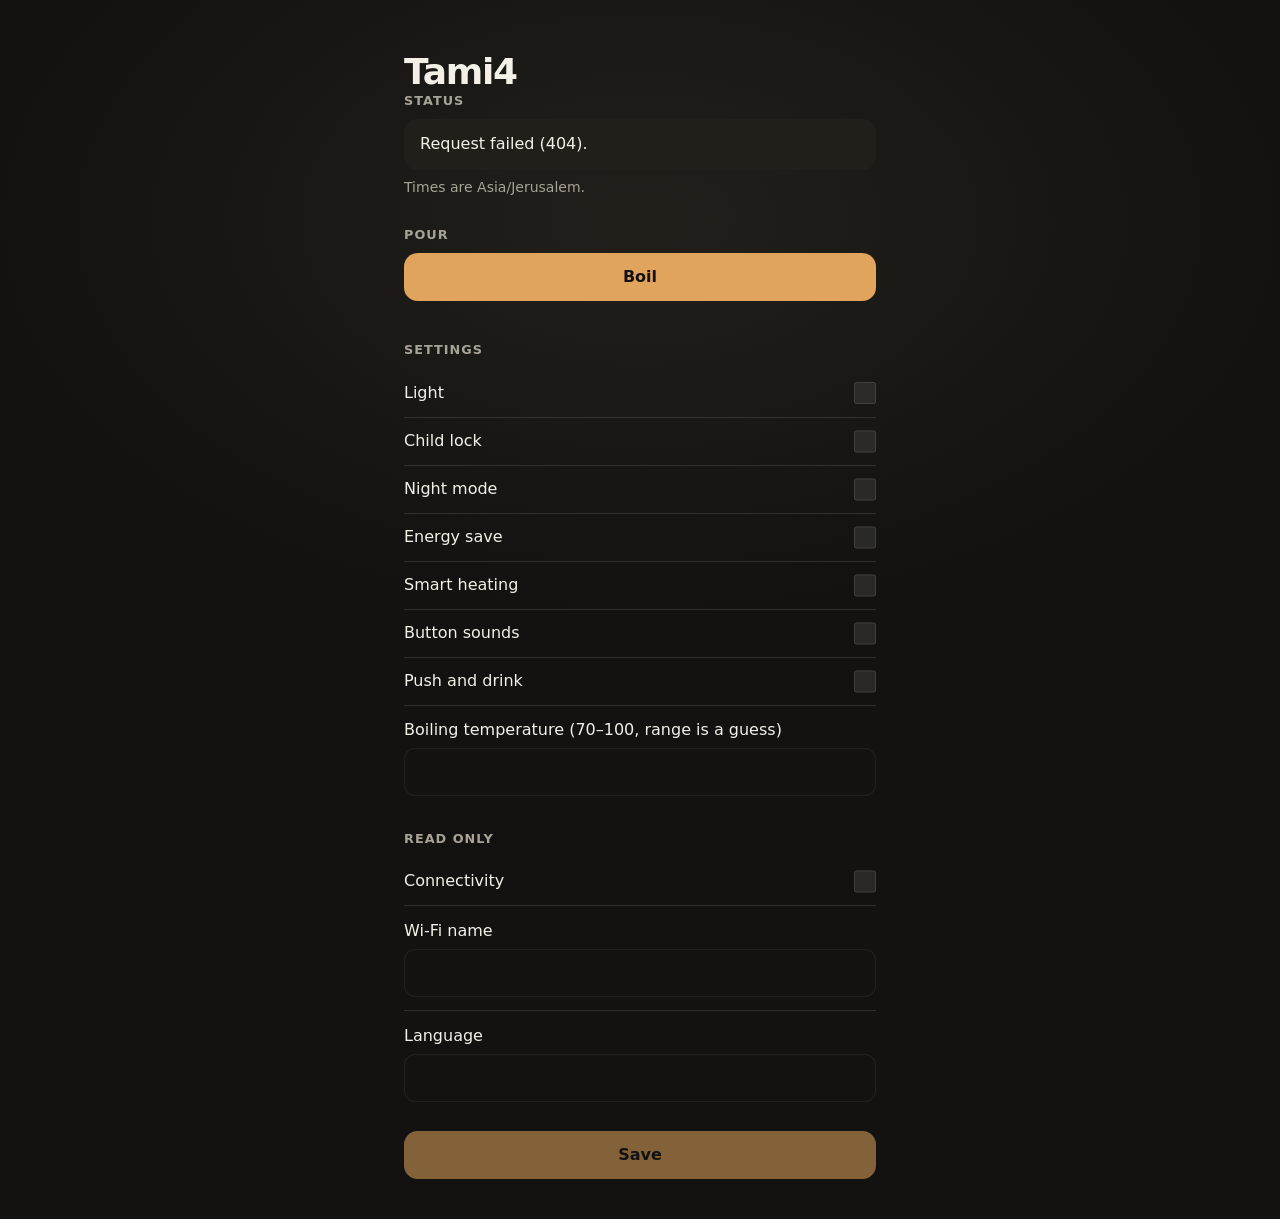
==== tami4/index.html @ 94fe94ef "Add a private Tami4 Edge+ control page. The unlinked, noindex page at /tami4/ calls the same-origin " ====
<!DOCTYPE html>
<html lang="en">
<head>
    <meta charset="utf-8">
    <meta name="viewport" content="width=device-width, initial-scale=1">
    <meta name="robots" content="noindex">
    <meta name="theme-color" content="#131210">
    <meta http-equiv="Content-Security-Policy" content="default-src 'none'; script-src 'self'; style-src 'self'; img-src 'self'; connect-src 'self'; base-uri 'none'; form-action 'self'">
    <title>Tami4</title>
    <link rel="stylesheet" href="style.css">
    <link rel="icon" type="image/png" sizes="32x32" href="../favicon/favicon-32x32.png">
    <link rel="icon" type="image/png" sizes="16x16" href="../favicon/favicon-16x16.png">
    <link rel="apple-touch-icon" sizes="180x180" href="../favicon/apple-touch-icon.png">
</head>
<body>
    <main>
        <h1>Tami4</h1>
        <div id="notice" class="notice" role="status" aria-live="polite" hidden></div>

        <section aria-labelledby="status-heading">
            <h2 id="status-heading">Status</h2>
            <div id="status" class="panel" role="status">Loading status…</div>
            <p class="hint">Times are Asia/Jerusalem.</p>
        </section>

        <section aria-labelledby="pour-heading">
            <h2 id="pour-heading">Pour</h2>
            <button type="button" id="boil" class="primary" disabled>Boil</button>
            <div id="drinks" class="stack"></div>
            <p id="action-result" class="result" role="status" aria-live="polite"></p>
        </section>

        <section aria-labelledby="settings-heading">
            <h2 id="settings-heading">Settings</h2>
            <form id="settings-form" autocomplete="off">
                <div class="rows">
                    <label class="row"><span>Light</span><input type="checkbox" name="lightning" disabled></label>
                    <label class="row"><span>Child lock</span><input type="checkbox" name="childLock" disabled></label>
                    <label class="row"><span>Night mode</span><input type="checkbox" name="nightMode" disabled></label>
                    <label class="row"><span>Energy save</span><input type="checkbox" name="energySaveMode" disabled></label>
                    <label class="row"><span>Smart heating</span><input type="checkbox" name="smartHeatingMode" disabled></label>
                    <label class="row"><span>Button sounds</span><input type="checkbox" name="buttonsSound" disabled></label>
                    <label class="row"><span>Push and drink</span><input type="checkbox" name="pushAndDrink" disabled></label>
                    <label class="field">
                        <span>Boiling temperature (70–100, range is a guess)</span>
                        <input type="number" name="boilingTemp" min="70" max="100" step="1" inputmode="numeric" disabled>
                    </label>
                </div>
                <p class="subhead">Read only</p>
                <div class="rows readonly">
                    <label class="row"><span>Connectivity</span><input type="checkbox" name="connectivityEnabled" disabled></label>
                    <label class="field"><span>Wi-Fi name</span><input type="text" name="wifiName" disabled spellcheck="false"></label>
                    <label class="field"><span>Language</span><input type="text" name="languageSetting" disabled></label>
                </div>
                <button type="submit" id="save" class="primary" disabled>Save</button>
            </form>
            <p id="settings-result" class="result" role="status" aria-live="polite"></p>
        </section>
        <noscript><p>This page needs JavaScript.</p></noscript>
    </main>
    <script type="module" src="app.js"></script>
</body>
</html>
---- tami4/style.css ----
:root {
    color-scheme: dark;
    --bg: #131210;
    --bg-highlight: #221F1B;
    --text: #F4F0E8;
    --text-muted: #A8A297;
    --accent: #E0A45C;
    --line: rgba(244, 240, 232, 0.12);
    --font: system-ui, -apple-system, "Segoe UI", Roboto, Helvetica, Arial, sans-serif;
}

*,
*::before,
*::after {
    box-sizing: border-box;
}

html {
    background-color: var(--bg);
}

body {
    margin: 0;
    min-height: 100vh;
    min-height: 100dvh;
    color: var(--text);
    font-family: var(--font);
    font-size: 1rem;
    line-height: 1.4;
    background-color: var(--bg);
    background-image: radial-gradient(
        ellipse 72% 46% at 50% 18%,
        var(--bg-highlight) 0%,
        var(--bg) 70%
    );
    -webkit-font-smoothing: antialiased;
    text-rendering: optimizeLegibility;
}

::selection {
    background-color: var(--accent);
    color: var(--bg);
}

main {
    width: min(32rem, 100%);
    margin: 0 auto;
    padding: 1.25rem 1.25rem calc(2.5rem + env(safe-area-inset-bottom));
}

h1 {
    margin: 0.25rem 0 0;
    font-size: 1.875rem;
    font-weight: 700;
    line-height: 1.1;
    letter-spacing: -0.03em;
}

h2,
.subhead {
    margin: 0 0 0.6rem;
    font-size: 0.8rem;
    font-weight: 700;
    letter-spacing: 0.08em;
    text-transform: uppercase;
    color: var(--text-muted);
}

.subhead {
    margin-top: 1.25rem;
}

section + section {
    margin-top: 1.75rem;
}

p {
    margin: 0;
}

.hint,
.muted,
.drink-meta {
    color: var(--text-muted);
}

.hint {
    margin-top: 0.5rem;
    font-size: 0.875rem;
}

.panel {
    background: var(--bg-highlight);
    border-radius: 0.85rem;
    padding: 0.9rem 1rem;
}

#status p + p {
    margin-top: 0.2rem;
}

.notice {
    margin: 1rem 0 0;
    padding: 0.9rem 1rem;
    background: var(--bg-highlight);
    border: 1px solid var(--accent);
    border-radius: 0.85rem;
}

.notice[hidden] {
    display: none;
}

.notice a {
    color: var(--accent);
}

.stack,
.rows {
    display: flex;
    flex-direction: column;
}

.rows > * + * {
    border-top: 1px solid var(--line);
}

.row {
    display: flex;
    align-items: center;
    justify-content: space-between;
    gap: 1rem;
    min-height: 3rem;
    padding: 0.35rem 0;
}

.row span {
    flex: 1;
}

.field {
    display: flex;
    flex-direction: column;
    align-items: stretch;
    gap: 0.4rem;
    padding: 0.85rem 0;
}

button,
input {
    font: inherit;
    color: inherit;
}

button {
    width: 100%;
    min-height: 3rem;
    padding: 0.7rem 1rem;
    border: 1px solid transparent;
    border-radius: 0.85rem;
    background: var(--bg-highlight);
    text-align: left;
}

button.primary {
    background: var(--accent);
    color: var(--bg);
    font-weight: 700;
    text-align: center;
}

button.primary:active:not(:disabled) {
    filter: brightness(0.92);
}

#boil {
    margin-bottom: 0.75rem;
}

.drink {
    display: flex;
    flex-direction: column;
    align-items: flex-start;
    gap: 0.1rem;
    min-height: 3.25rem;
    border-color: var(--line);
}

.drink + .drink {
    margin-top: 0.5rem;
}

.drink-name {
    font-weight: 700;
}

.drink-meta {
    font-size: 0.9rem;
}

#save {
    margin-top: 1rem;
}

button:focus-visible,
input:focus-visible,
a:focus-visible {
    outline: 2px solid var(--accent);
    outline-offset: 3px;
}

button:disabled,
input:disabled {
    cursor: not-allowed;
    opacity: 0.55;
}

input[type="checkbox"] {
    width: 1.4rem;
    height: 1.4rem;
    margin: 0;
    accent-color: var(--accent);
    flex: 0 0 auto;
}

input[type="number"],
input[type="text"] {
    width: 100%;
    min-height: 3rem;
    padding: 0.55rem 0.75rem;
    border: 1px solid var(--line);
    border-radius: 0.7rem;
    background: var(--bg);
}

.result {
    margin-top: 0.75rem;
    overflow-wrap: anywhere;
}

.result:empty {
    display: none;
}

.readonly {
    cursor: not-allowed;
}

@media (min-width: 768px) {
    main {
        padding-top: 3rem;
    }

    h1 {
        font-size: 2.25rem;
        letter-spacing: -0.035em;
    }
}

@media (prefers-reduced-motion: reduce) {
    *,
    *::before,
    *::after {
        animation-duration: 0.01ms !important;
        animation-iteration-count: 1 !important;
        transition-duration: 0.01ms !important;
        scroll-behavior: auto !important;
    }
}
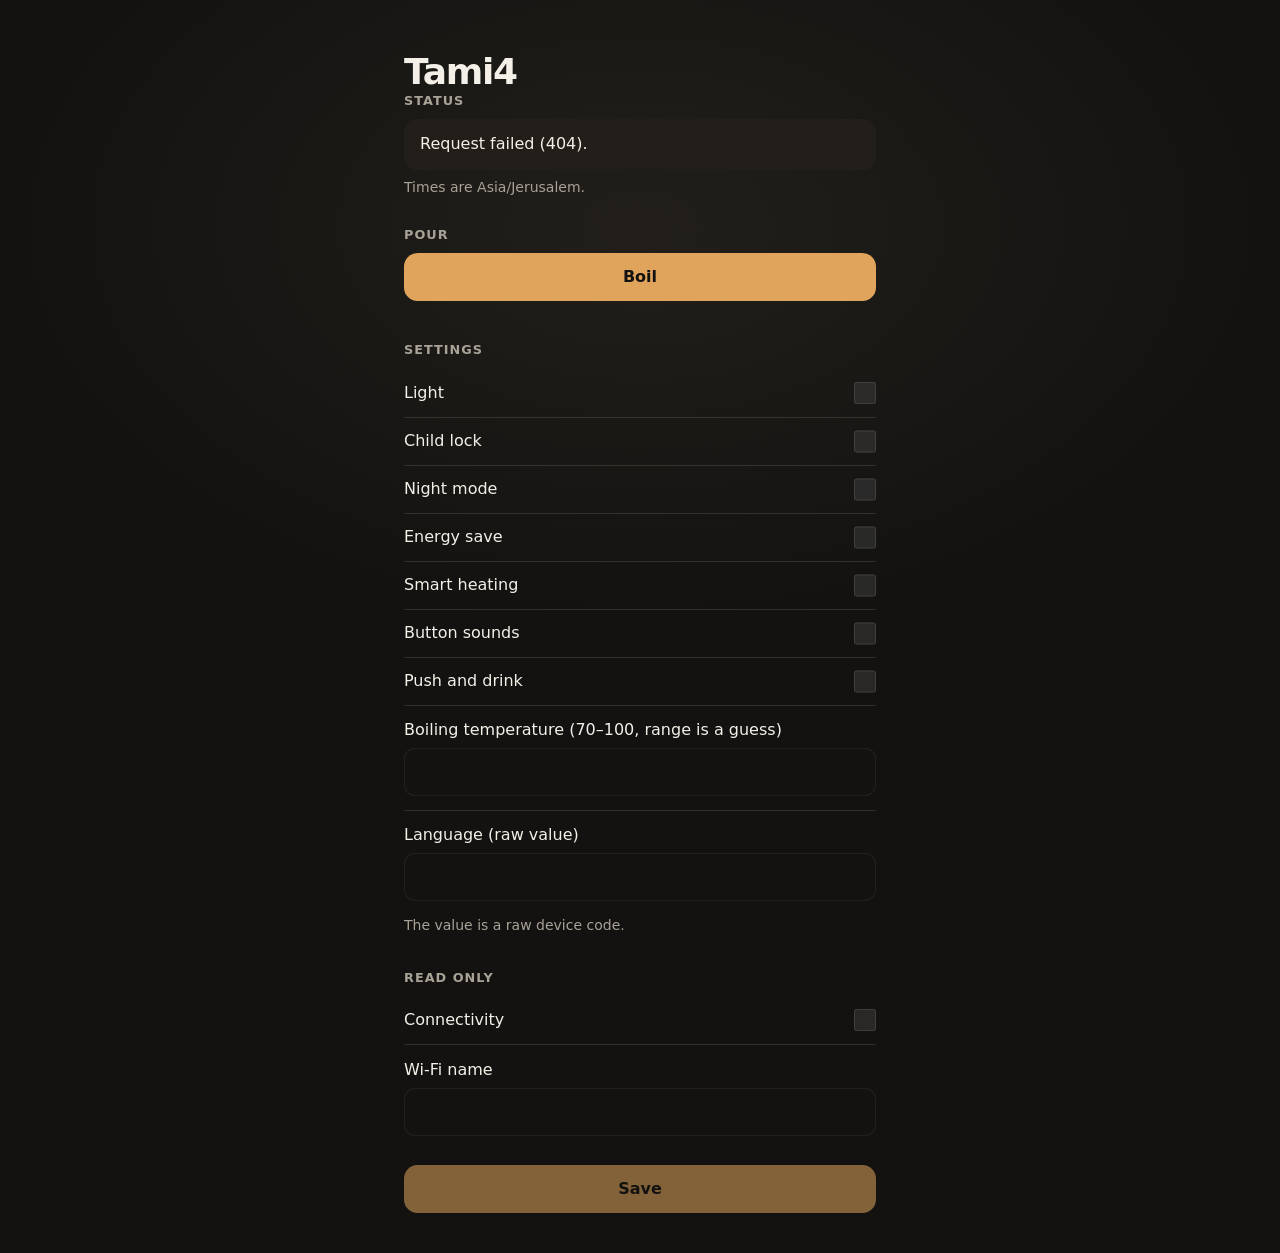
==== commit 4f01b7c3: "Make the Tami4 language code writable. Language is sent only when it changes, after a confirm that a" ====
--- a/tami4/index.html
+++ b/tami4/index.html
@@ -45,12 +45,16 @@
                         <span>Boiling temperature (70–100, range is a guess)</span>
                         <input type="number" name="boilingTemp" min="70" max="100" step="1" inputmode="numeric" disabled>
                     </label>
+                    <label class="field">
+                        <span>Language (raw value)</span>
+                        <input type="number" name="languageSetting" step="1" inputmode="numeric" disabled>
+                        <span class="hint">The value is a raw device code.</span>
+                    </label>
                 </div>
                 <p class="subhead">Read only</p>
                 <div class="rows readonly">
                     <label class="row"><span>Connectivity</span><input type="checkbox" name="connectivityEnabled" disabled></label>
                     <label class="field"><span>Wi-Fi name</span><input type="text" name="wifiName" disabled spellcheck="false"></label>
-                    <label class="field"><span>Language</span><input type="text" name="languageSetting" disabled></label>
                 </div>
                 <button type="submit" id="save" class="primary" disabled>Save</button>
             </form>
